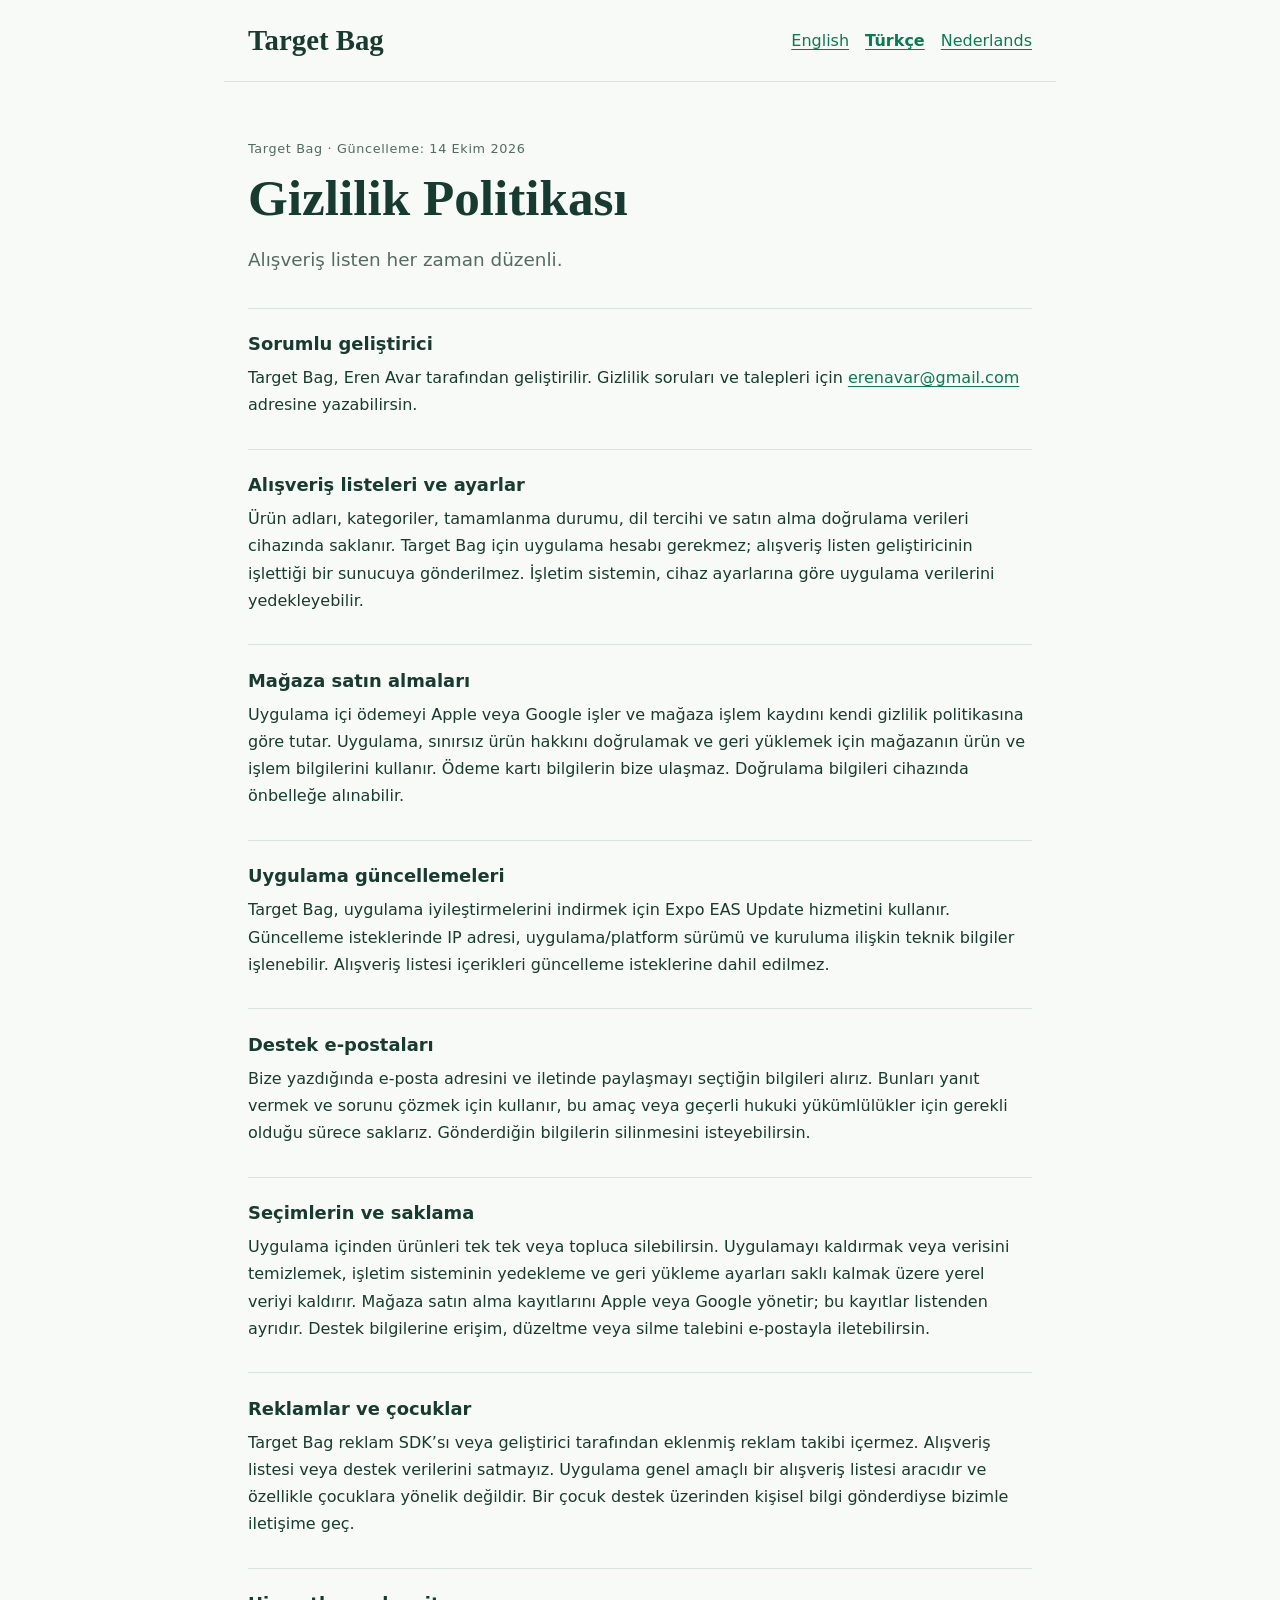
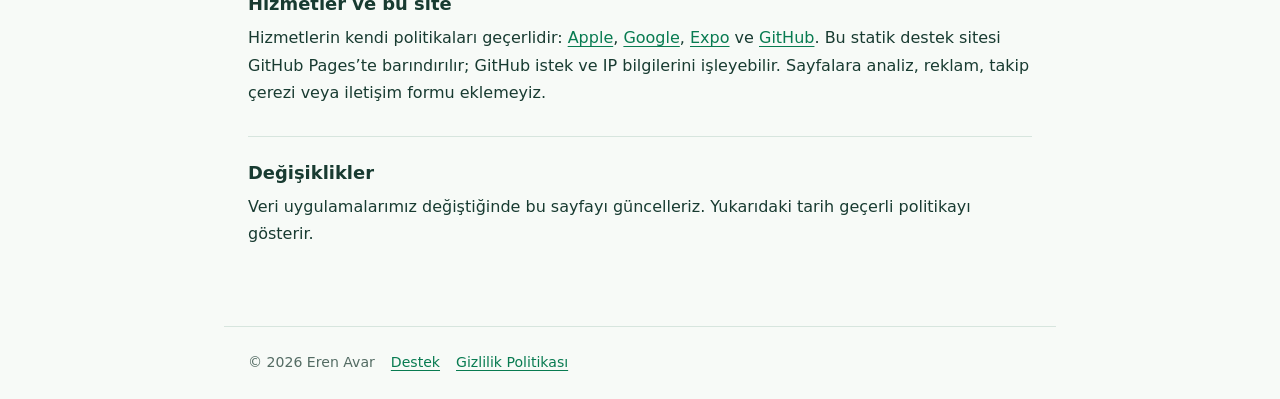
==== privacy-tr.html @ 477e522d "Publish Target Bag support and privacy in English Turkish and Dutch" ====
<!doctype html>
<html lang="tr">
<head><meta charset="utf-8"><meta name="viewport" content="width=device-width, initial-scale=1"><meta name="description" content="Target Bag — Gizlilik Politikası"><title>Gizlilik Politikası — Target Bag</title><link rel="stylesheet" href="site.css"></head>
<body><header><a class="brand" href="support-tr.html">Target Bag</a><nav aria-label="Language"><a href="privacy.html" lang="en">English</a> <a href="privacy-tr.html" lang="tr" aria-current="page">Türkçe</a> <a href="privacy-nl.html" lang="nl">Nederlands</a></nav></header>
<main><p class="eyebrow">Target Bag · Güncelleme: 14 Ekim 2026</p><h1>Gizlilik Politikası</h1><p class="intro">Alışveriş listen her zaman düzenli.</p>
<section><h2>Sorumlu geliştirici</h2><p>Target Bag, Eren Avar tarafından geliştirilir. Gizlilik soruları ve talepleri için <a href="mailto:erenavar@gmail.com">erenavar@gmail.com</a> adresine yazabilirsin.</p></section>
<section><h2>Alışveriş listeleri ve ayarlar</h2><p>Ürün adları, kategoriler, tamamlanma durumu, dil tercihi ve satın alma doğrulama verileri cihazında saklanır. Target Bag için uygulama hesabı gerekmez; alışveriş listen geliştiricinin işlettiği bir sunucuya gönderilmez. İşletim sistemin, cihaz ayarlarına göre uygulama verilerini yedekleyebilir.</p></section>
<section><h2>Mağaza satın almaları</h2><p>Uygulama içi ödemeyi Apple veya Google işler ve mağaza işlem kaydını kendi gizlilik politikasına göre tutar. Uygulama, sınırsız ürün hakkını doğrulamak ve geri yüklemek için mağazanın ürün ve işlem bilgilerini kullanır. Ödeme kartı bilgilerin bize ulaşmaz. Doğrulama bilgileri cihazında önbelleğe alınabilir.</p></section>
<section><h2>Uygulama güncellemeleri</h2><p>Target Bag, uygulama iyileştirmelerini indirmek için Expo EAS Update hizmetini kullanır. Güncelleme isteklerinde IP adresi, uygulama/platform sürümü ve kuruluma ilişkin teknik bilgiler işlenebilir. Alışveriş listesi içerikleri güncelleme isteklerine dahil edilmez.</p></section>
<section><h2>Destek e-postaları</h2><p>Bize yazdığında e-posta adresini ve iletinde paylaşmayı seçtiğin bilgileri alırız. Bunları yanıt vermek ve sorunu çözmek için kullanır, bu amaç veya geçerli hukuki yükümlülükler için gerekli olduğu sürece saklarız. Gönderdiğin bilgilerin silinmesini isteyebilirsin.</p></section>
<section><h2>Seçimlerin ve saklama</h2><p>Uygulama içinden ürünleri tek tek veya topluca silebilirsin. Uygulamayı kaldırmak veya verisini temizlemek, işletim sisteminin yedekleme ve geri yükleme ayarları saklı kalmak üzere yerel veriyi kaldırır. Mağaza satın alma kayıtlarını Apple veya Google yönetir; bu kayıtlar listenden ayrıdır. Destek bilgilerine erişim, düzeltme veya silme talebini e-postayla iletebilirsin.</p></section>
<section><h2>Reklamlar ve çocuklar</h2><p>Target Bag reklam SDK’sı veya geliştirici tarafından eklenmiş reklam takibi içermez. Alışveriş listesi veya destek verilerini satmayız. Uygulama genel amaçlı bir alışveriş listesi aracıdır ve özellikle çocuklara yönelik değildir. Bir çocuk destek üzerinden kişisel bilgi gönderdiyse bizimle iletişime geç.</p></section>
<section><h2>Hizmetler ve bu site</h2><p>Hizmetlerin kendi politikaları geçerlidir: <a href="https://www.apple.com/legal/privacy/">Apple</a>, <a href="https://policies.google.com/privacy">Google</a>, <a href="https://expo.dev/privacy">Expo</a> ve <a href="https://docs.github.com/en/site-policy/privacy-policies/github-general-privacy-statement">GitHub</a>. Bu statik destek sitesi GitHub Pages’te barındırılır; GitHub istek ve IP bilgilerini işleyebilir. Sayfalara analiz, reklam, takip çerezi veya iletişim formu eklemeyiz.</p></section>
<section><h2>Değişiklikler</h2><p>Veri uygulamalarımız değiştiğinde bu sayfayı güncelleriz. Yukarıdaki tarih geçerli politikayı gösterir.</p></section>
</main><footer><span>© 2026 Eren Avar</span><a href="support-tr.html">Destek</a><a href="privacy-tr.html">Gizlilik Politikası</a></footer></body>
</html>
---- site.css ----
:root{color-scheme:light;--ink:#183b31;--muted:#536b63;--accent:#087b51;--border:#d7e5de}*{box-sizing:border-box}body{margin:0;background:#f7faf7;color:var(--ink);font-family:system-ui,-apple-system,BlinkMacSystemFont,"Segoe UI",sans-serif;line-height:1.7}header,main,footer{max-width:52rem;margin:auto;padding:1.5rem}header{display:flex;justify-content:space-between;align-items:center;gap:1.5rem;border-bottom:1px solid var(--border);flex-wrap:wrap}.brand{font:700 1.8rem Georgia,serif;text-decoration:none;color:var(--ink)}nav{display:flex;gap:1rem;flex-wrap:wrap}a{color:var(--accent);text-underline-offset:.2em}a:hover{text-decoration-thickness:2px}a:focus-visible{outline:3px solid var(--accent);outline-offset:4px}nav [aria-current]{font-weight:700}main{padding-top:3rem;padding-bottom:3rem}.eyebrow{font-size:.8rem;letter-spacing:.05em;color:var(--muted)}h1{font:700 clamp(2rem,7vw,3.2rem)/1.15 Georgia,serif;margin:.6rem 0 1rem}h2{font-size:1.12rem;line-height:1.4;margin:0 0 .5rem}p{margin:.5rem 0;overflow-wrap:anywhere}.intro{font-size:1.15rem;color:var(--muted);margin-bottom:2rem}section{padding:1.4rem 0;border-top:1px solid var(--border)}footer{border-top:1px solid var(--border);display:flex;gap:1rem;flex-wrap:wrap;font-size:.88rem;color:var(--muted)}@media(max-width:500px){header,main,footer{padding-left:1.25rem;padding-right:1.25rem}main{padding-top:2rem}}
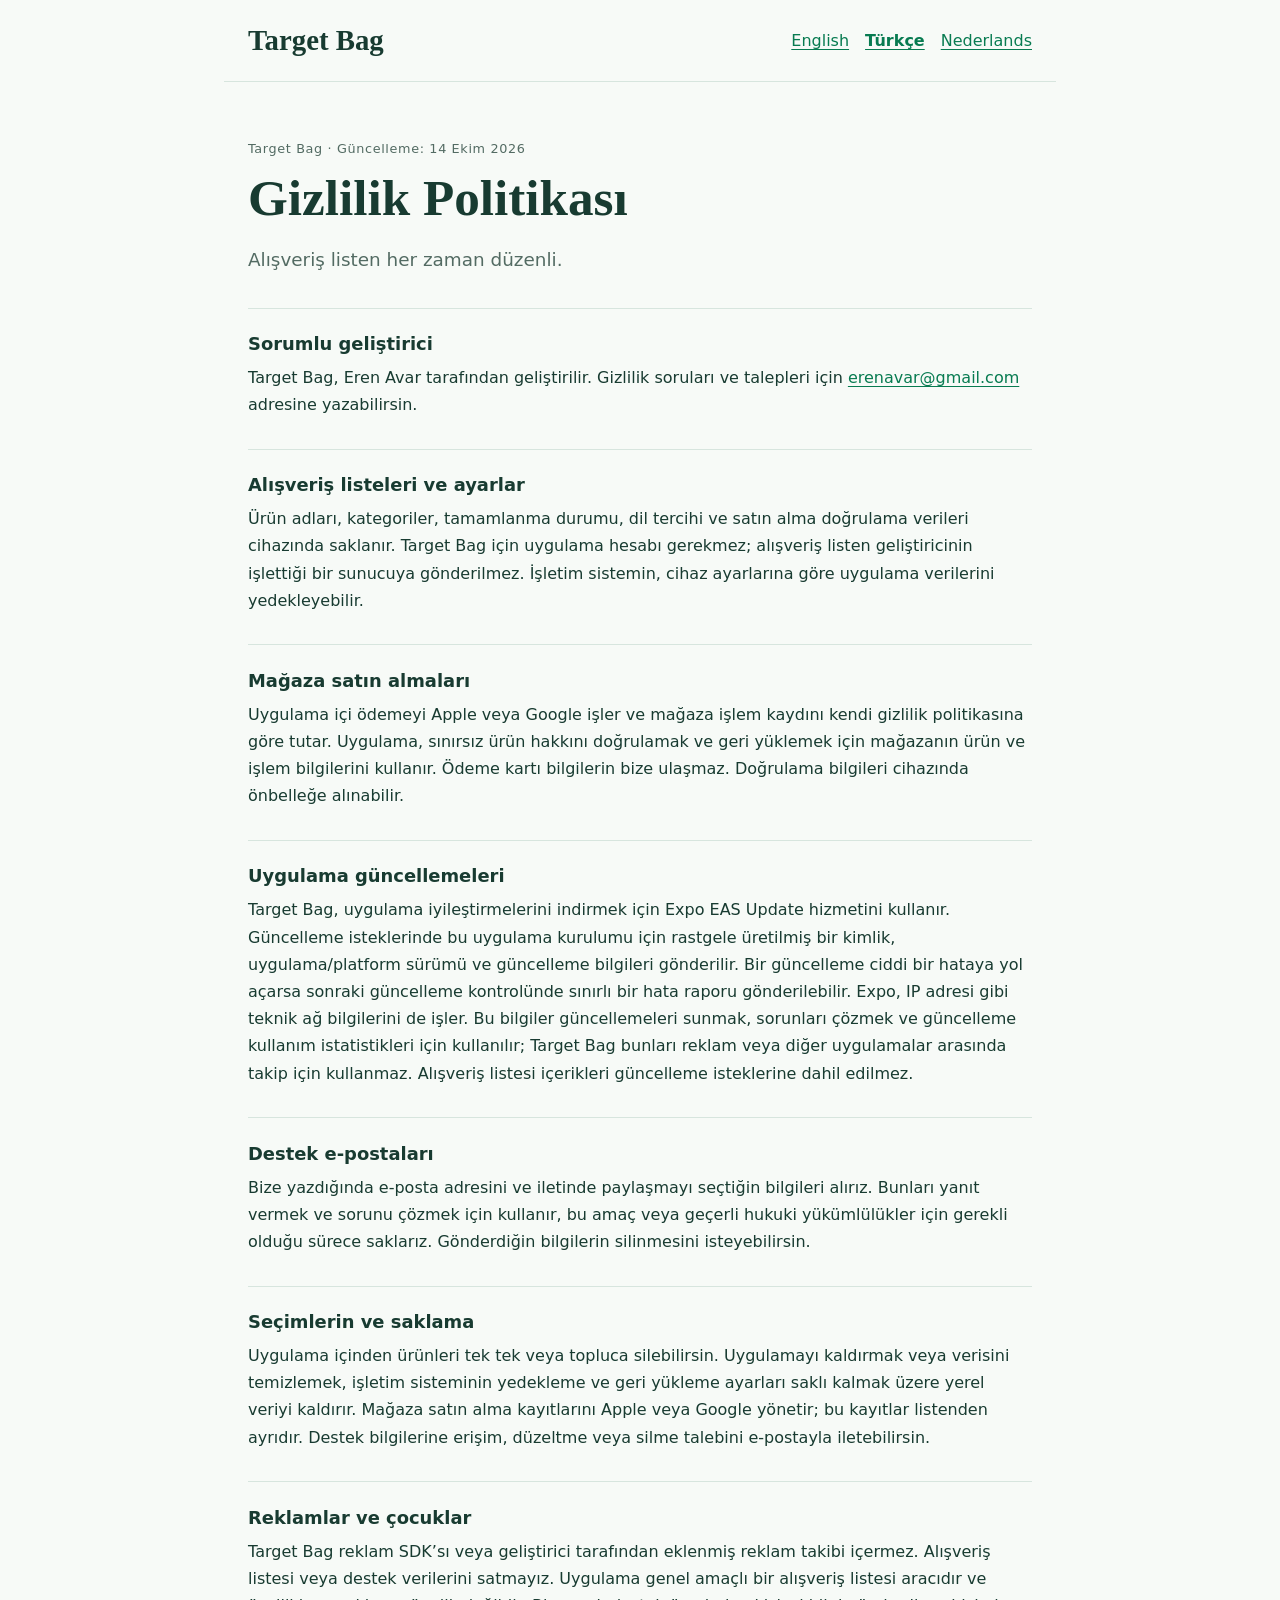
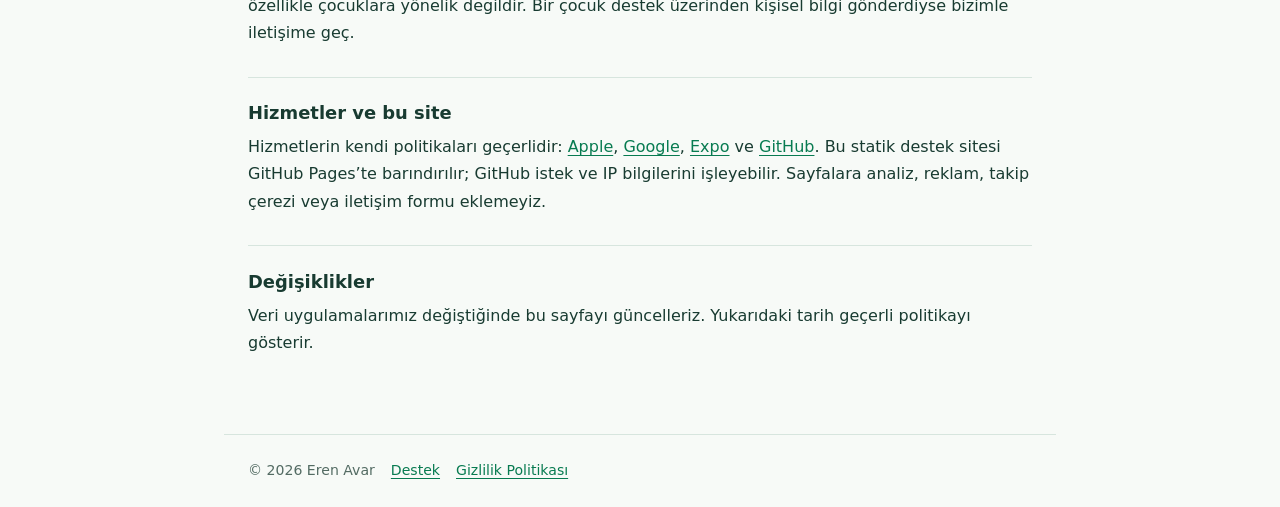
==== commit 444c626d: "Clarify update identifiers and diagnostic data" ====
--- a/privacy-tr.html
+++ b/privacy-tr.html
@@ -6,7 +6,7 @@
 <section><h2>Sorumlu geliştirici</h2><p>Target Bag, Eren Avar tarafından geliştirilir. Gizlilik soruları ve talepleri için <a href="mailto:erenavar@gmail.com">erenavar@gmail.com</a> adresine yazabilirsin.</p></section>
 <section><h2>Alışveriş listeleri ve ayarlar</h2><p>Ürün adları, kategoriler, tamamlanma durumu, dil tercihi ve satın alma doğrulama verileri cihazında saklanır. Target Bag için uygulama hesabı gerekmez; alışveriş listen geliştiricinin işlettiği bir sunucuya gönderilmez. İşletim sistemin, cihaz ayarlarına göre uygulama verilerini yedekleyebilir.</p></section>
 <section><h2>Mağaza satın almaları</h2><p>Uygulama içi ödemeyi Apple veya Google işler ve mağaza işlem kaydını kendi gizlilik politikasına göre tutar. Uygulama, sınırsız ürün hakkını doğrulamak ve geri yüklemek için mağazanın ürün ve işlem bilgilerini kullanır. Ödeme kartı bilgilerin bize ulaşmaz. Doğrulama bilgileri cihazında önbelleğe alınabilir.</p></section>
-<section><h2>Uygulama güncellemeleri</h2><p>Target Bag, uygulama iyileştirmelerini indirmek için Expo EAS Update hizmetini kullanır. Güncelleme isteklerinde IP adresi, uygulama/platform sürümü ve kuruluma ilişkin teknik bilgiler işlenebilir. Alışveriş listesi içerikleri güncelleme isteklerine dahil edilmez.</p></section>
+<section><h2>Uygulama güncellemeleri</h2><p>Target Bag, uygulama iyileştirmelerini indirmek için Expo EAS Update hizmetini kullanır. Güncelleme isteklerinde bu uygulama kurulumu için rastgele üretilmiş bir kimlik, uygulama/platform sürümü ve güncelleme bilgileri gönderilir. Bir güncelleme ciddi bir hataya yol açarsa sonraki güncelleme kontrolünde sınırlı bir hata raporu gönderilebilir. Expo, IP adresi gibi teknik ağ bilgilerini de işler. Bu bilgiler güncellemeleri sunmak, sorunları çözmek ve güncelleme kullanım istatistikleri için kullanılır; Target Bag bunları reklam veya diğer uygulamalar arasında takip için kullanmaz. Alışveriş listesi içerikleri güncelleme isteklerine dahil edilmez.</p></section>
 <section><h2>Destek e-postaları</h2><p>Bize yazdığında e-posta adresini ve iletinde paylaşmayı seçtiğin bilgileri alırız. Bunları yanıt vermek ve sorunu çözmek için kullanır, bu amaç veya geçerli hukuki yükümlülükler için gerekli olduğu sürece saklarız. Gönderdiğin bilgilerin silinmesini isteyebilirsin.</p></section>
 <section><h2>Seçimlerin ve saklama</h2><p>Uygulama içinden ürünleri tek tek veya topluca silebilirsin. Uygulamayı kaldırmak veya verisini temizlemek, işletim sisteminin yedekleme ve geri yükleme ayarları saklı kalmak üzere yerel veriyi kaldırır. Mağaza satın alma kayıtlarını Apple veya Google yönetir; bu kayıtlar listenden ayrıdır. Destek bilgilerine erişim, düzeltme veya silme talebini e-postayla iletebilirsin.</p></section>
 <section><h2>Reklamlar ve çocuklar</h2><p>Target Bag reklam SDK’sı veya geliştirici tarafından eklenmiş reklam takibi içermez. Alışveriş listesi veya destek verilerini satmayız. Uygulama genel amaçlı bir alışveriş listesi aracıdır ve özellikle çocuklara yönelik değildir. Bir çocuk destek üzerinden kişisel bilgi gönderdiyse bizimle iletişime geç.</p></section>
